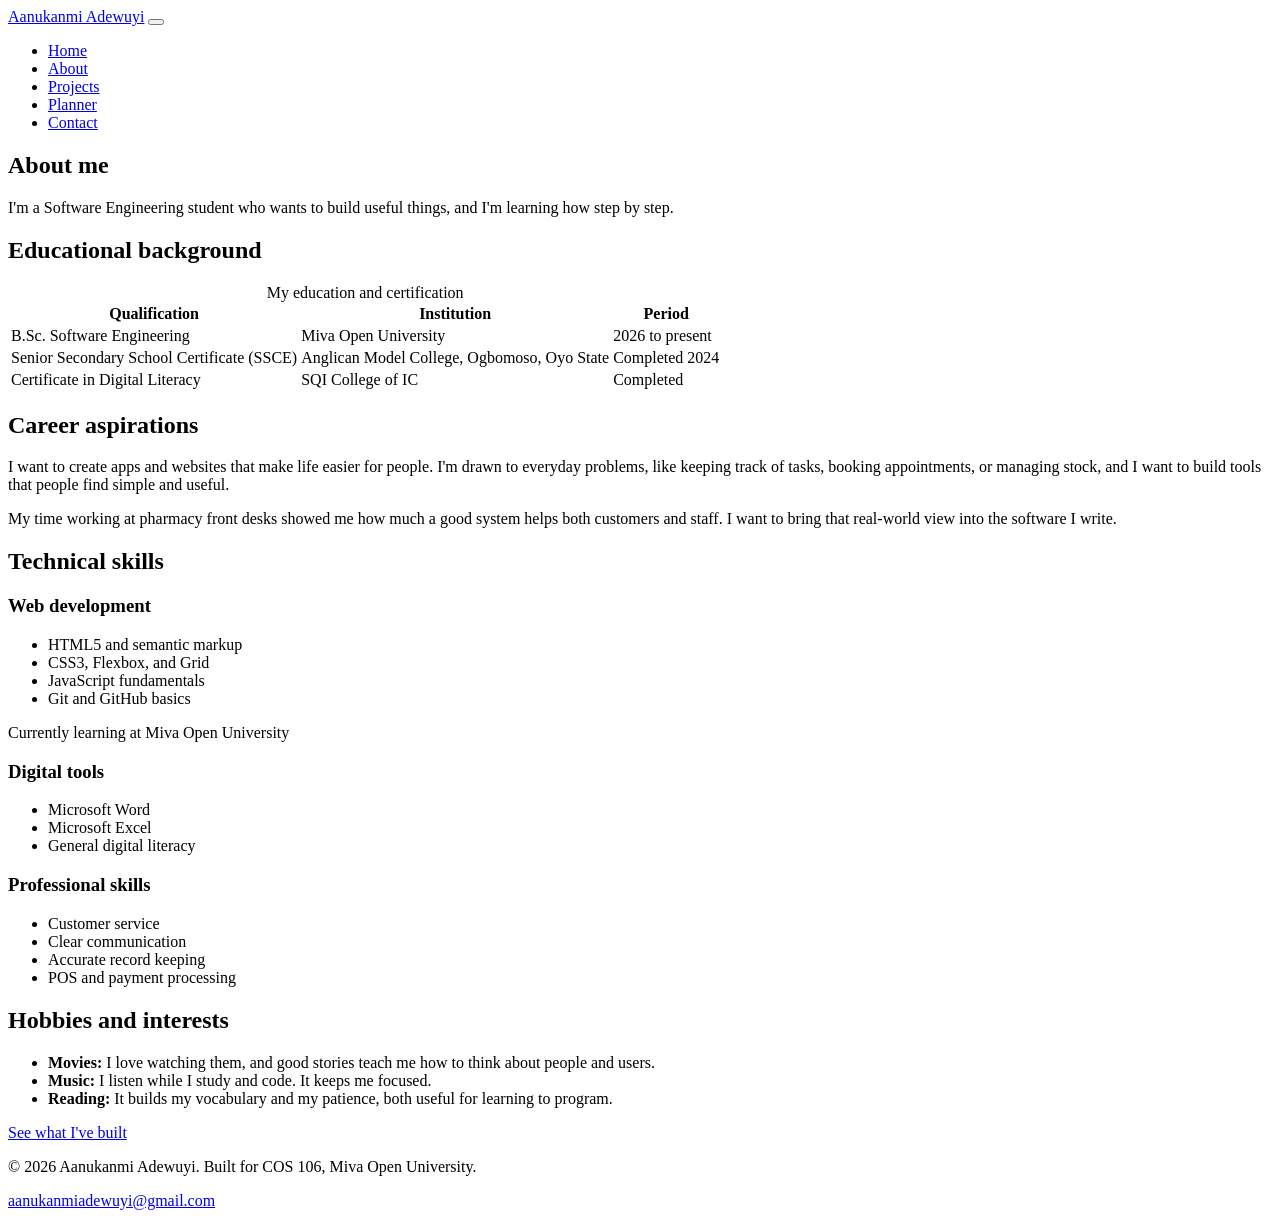
==== about.html @ 7d4a19fd "Add files via upload" ====
<!doctype html>
<html lang="en">
  <head>
    <meta charset="UTF-8" />
    <meta name="viewport" content="width=device-width, initial-scale=1" />
    <meta
      name="description"
      content="About Aanukanmi Adewuyi: education, career aspirations, skills, and interests."
    />
    <title>About | Jemmie Adewuyi</title>
    <link rel="preconnect" href="https://fonts.googleapis.com" />
    <link rel="preconnect" href="https://fonts.gstatic.com" crossorigin />
    <link
      href="https://fonts.googleapis.com/css2?family=Inter:wght@400;500&family=Poppins:wght@500;600;700&display=swap"
      rel="stylesheet"
    />
    <link rel="stylesheet" href="css/style.css" />
  </head>
  <body>
    <header class="site-header">
      <div class="container header-inner">
        <a href="index.html" class="logo">Aanukanmi Adewuyi</a>
        <button
          class="nav-toggle"
          id="navToggle"
          aria-expanded="false"
          aria-controls="mainNav"
          aria-label="Open menu"
        >
          <span></span><span></span><span></span>
        </button>
        <nav id="mainNav" class="main-nav" aria-label="Main navigation">
          <ul>
            <li><a href="index.html">Home</a></li>
            <li>
              <a href="about.html" class="active" aria-current="page">About</a>
            </li>
            <li><a href="projects.html">Projects</a></li>
            <li><a href="planner.html">Planner</a></li>
            <li><a href="contact.html">Contact</a></li>
          </ul>
        </nav>
      </div>
    </header>

    <main>
      <section class="page-intro">
        <div class="container narrow">
          <h1>About me</h1>
          <p class="lead">
            I'm a Software Engineering student who wants to build useful things,
            and I'm learning how step by step.
          </p>
        </div>
      </section>

      <section class="section">
        <div class="container narrow">
          <h2>Educational background</h2>
          <div class="table-wrap">
            <table>
              <caption>
                My education and certification
              </caption>
              <thead>
                <tr>
                  <th scope="col">Qualification</th>
                  <th scope="col">Institution</th>
                  <th scope="col">Period</th>
                </tr>
              </thead>
              <tbody>
                <tr>
                  <td>B.Sc. Software Engineering</td>
                  <td>Miva Open University</td>
                  <td>2026 to present</td>
                </tr>
                <tr>
                  <td>Senior Secondary School Certificate (SSCE)</td>
                  <td>Anglican Model College, Ogbomoso, Oyo State</td>
                  <td>Completed 2024</td>
                </tr>
                <tr>
                  <td>Certificate in Digital Literacy</td>
                  <td>SQI College of IC</td>
                  <td>Completed</td>
                </tr>
              </tbody>
            </table>
          </div>
        </div>
      </section>

      <section class="section section-alt">
        <div class="container narrow">
          <h2>Career aspirations</h2>
          <p>
            I want to create apps and websites that make life easier for people.
            I'm drawn to everyday problems, like keeping track of tasks, booking
            appointments, or managing stock, and I want to build tools that
            people find simple and useful.
          </p>
          <p>
            My time working at pharmacy front desks showed me how much a good
            system helps both customers and staff. I want to bring that
            real-world view into the software I write.
          </p>
        </div>
      </section>

      <section class="section">
        <div class="container">
          <h2>Technical skills</h2>
          <div class="skills-grid">
            <article class="skill-card">
              <h3>Web development</h3>
              <ul>
                <li>HTML5 and semantic markup</li>
                <li>CSS3, Flexbox, and Grid</li>
                <li>JavaScript fundamentals</li>
                <li>Git and GitHub basics</li>
              </ul>
              <p class="skill-note">
                Currently learning at Miva Open University
              </p>
            </article>
            <article class="skill-card">
              <h3>Digital tools</h3>
              <ul>
                <li>Microsoft Word</li>
                <li>Microsoft Excel</li>
                <li>General digital literacy</li>
              </ul>
            </article>
            <article class="skill-card">
              <h3>Professional skills</h3>
              <ul>
                <li>Customer service</li>
                <li>Clear communication</li>
                <li>Accurate record keeping</li>
                <li>POS and payment processing</li>
              </ul>
            </article>
          </div>
        </div>
      </section>

      <section class="section section-alt">
        <div class="container narrow">
          <h2>Hobbies and interests</h2>
          <ul class="interest-list">
            <li>
              <strong>Movies:</strong> I love watching them, and good stories
              teach me how to think about people and users.
            </li>
            <li>
              <strong>Music:</strong> I listen while I study and code. It keeps
              me focused.
            </li>
            <li>
              <strong>Reading:</strong> It builds my vocabulary and my patience,
              both useful for learning to program.
            </li>
          </ul>
          <p>
            <a href="projects.html" class="btn btn-primary"
              >See what I've built</a
            >
          </p>
        </div>
      </section>
    </main>

    <footer class="site-footer">
      <div class="container footer-inner">
        <p>
          &copy; 2026 Aanukanmi Adewuyi. Built for COS 106, Miva Open
          University.
        </p>
        <p>
          <a href="mailto:aanukanmiadewuyi@gmail.com"
            >aanukanmiadewuyi@gmail.com</a
          >
        </p>
      </div>
    </footer>

    <script src="js/main.js"></script>
  </body>
</html>
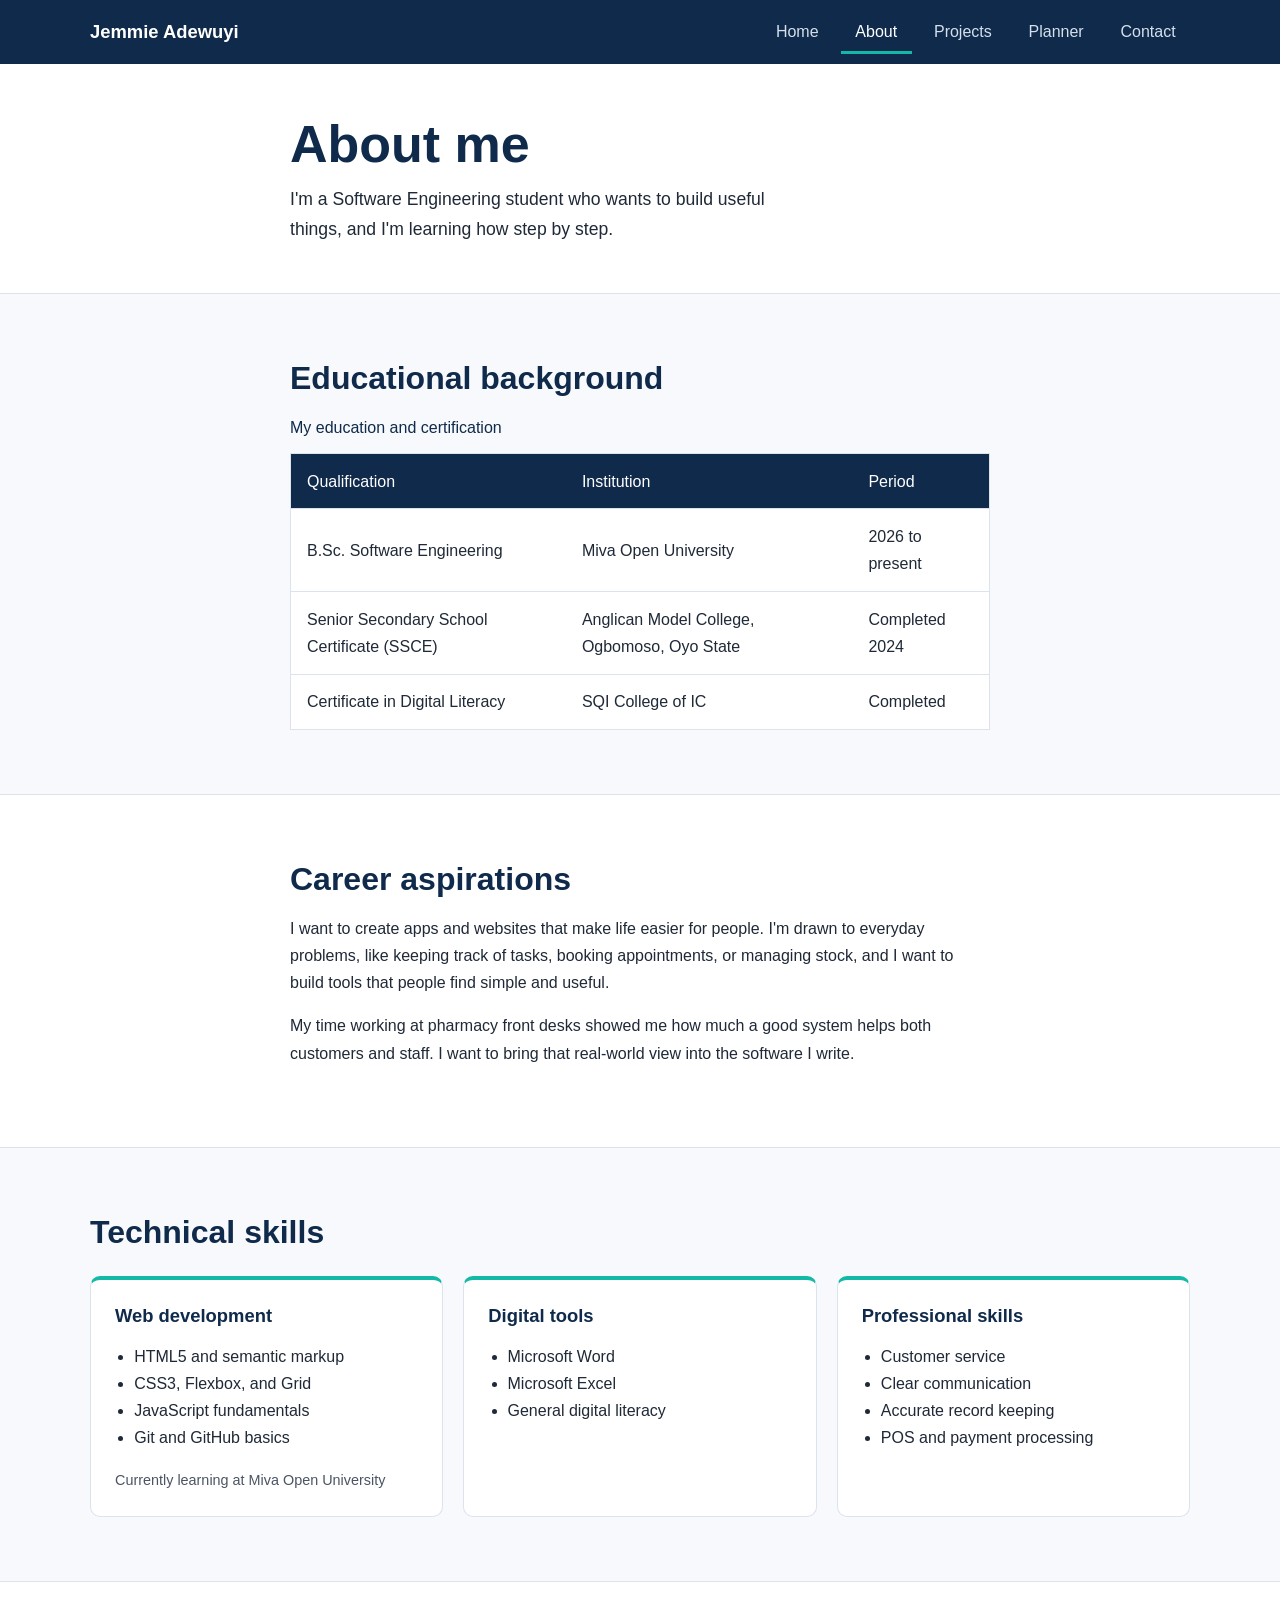
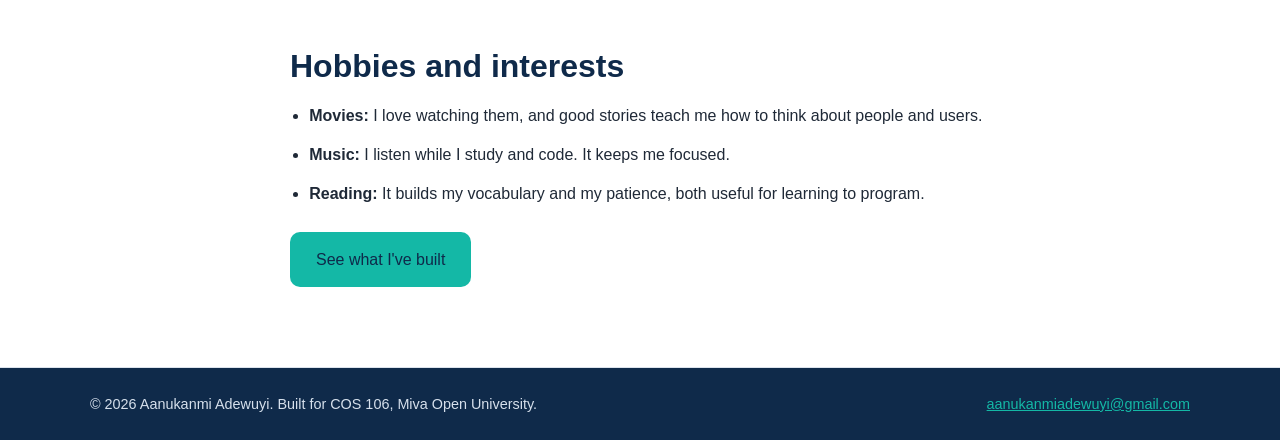
==== commit af61a9cd: "Add files via upload" ====
--- a/about.html
+++ b/about.html
@@ -1,190 +1,141 @@
-<!doctype html>
+<!DOCTYPE html>
 <html lang="en">
-  <head>
-    <meta charset="UTF-8" />
-    <meta name="viewport" content="width=device-width, initial-scale=1" />
-    <meta
-      name="description"
-      content="About Aanukanmi Adewuyi: education, career aspirations, skills, and interests."
-    />
-    <title>About | Jemmie Adewuyi</title>
-    <link rel="preconnect" href="https://fonts.googleapis.com" />
-    <link rel="preconnect" href="https://fonts.gstatic.com" crossorigin />
-    <link
-      href="https://fonts.googleapis.com/css2?family=Inter:wght@400;500&family=Poppins:wght@500;600;700&display=swap"
-      rel="stylesheet"
-    />
-    <link rel="stylesheet" href="css/style.css" />
-  </head>
-  <body>
-    <header class="site-header">
-      <div class="container header-inner">
-        <a href="index.html" class="logo">Aanukanmi Adewuyi</a>
-        <button
-          class="nav-toggle"
-          id="navToggle"
-          aria-expanded="false"
-          aria-controls="mainNav"
-          aria-label="Open menu"
-        >
-          <span></span><span></span><span></span>
-        </button>
-        <nav id="mainNav" class="main-nav" aria-label="Main navigation">
-          <ul>
-            <li><a href="index.html">Home</a></li>
-            <li>
-              <a href="about.html" class="active" aria-current="page">About</a>
-            </li>
-            <li><a href="projects.html">Projects</a></li>
-            <li><a href="planner.html">Planner</a></li>
-            <li><a href="contact.html">Contact</a></li>
-          </ul>
-        </nav>
+<head>
+  <meta charset="UTF-8">
+  <meta name="viewport" content="width=device-width, initial-scale=1">
+  <meta name="description" content="About Aanukanmi Adewuyi: education, career aspirations, skills, and interests.">
+  <title>About | Jemmie Adewuyi</title>
+  <link rel="preconnect" href="https://fonts.googleapis.com">
+  <link rel="preconnect" href="https://fonts.gstatic.com" crossorigin>
+  <link href="https://fonts.googleapis.com/css2?family=Inter:wght@400;500&family=Poppins:wght@500;600;700&display=swap" rel="stylesheet">
+  <link rel="stylesheet" href="style.css">
+</head>
+<body>
+
+  <header class="site-header">
+    <div class="container header-inner">
+      <a href="index.html" class="logo">Jemmie Adewuyi</a>
+      <button class="nav-toggle" id="navToggle" aria-expanded="false" aria-controls="mainNav" aria-label="Open menu">
+        <span></span><span></span><span></span>
+      </button>
+      <nav id="mainNav" class="main-nav" aria-label="Main navigation">
+        <ul>
+          <li><a href="index.html">Home</a></li>
+          <li><a href="about.html" class="active" aria-current="page">About</a></li>
+          <li><a href="projects.html">Projects</a></li>
+          <li><a href="planner.html">Planner</a></li>
+          <li><a href="contact.html">Contact</a></li>
+        </ul>
+      </nav>
+    </div>
+  </header>
+
+  <main>
+    <section class="page-intro">
+      <div class="container narrow">
+        <h1>About me</h1>
+        <p class="lead">I'm a Software Engineering student who wants to build useful things, and I'm learning how step by step.</p>
       </div>
-    </header>
+    </section>
 
-    <main>
-      <section class="page-intro">
-        <div class="container narrow">
-          <h1>About me</h1>
-          <p class="lead">
-            I'm a Software Engineering student who wants to build useful things,
-            and I'm learning how step by step.
-          </p>
+    <section class="section">
+      <div class="container narrow">
+        <h2>Educational background</h2>
+        <div class="table-wrap">
+          <table>
+            <caption>My education and certification</caption>
+            <thead>
+              <tr>
+                <th scope="col">Qualification</th>
+                <th scope="col">Institution</th>
+                <th scope="col">Period</th>
+              </tr>
+            </thead>
+            <tbody>
+              <tr>
+                <td>B.Sc. Software Engineering</td>
+                <td>Miva Open University</td>
+                <td>2026 to present</td>
+              </tr>
+              <tr>
+                <td>Senior Secondary School Certificate (SSCE)</td>
+                <td>Anglican Model College, Ogbomoso, Oyo State</td>
+                <td>Completed 2024</td>
+              </tr>
+              <tr>
+                <td>Certificate in Digital Literacy</td>
+                <td>SQI College of IC</td>
+                <td>Completed</td>
+              </tr>
+            </tbody>
+          </table>
         </div>
-      </section>
+      </div>
+    </section>
 
-      <section class="section">
-        <div class="container narrow">
-          <h2>Educational background</h2>
-          <div class="table-wrap">
-            <table>
-              <caption>
-                My education and certification
-              </caption>
-              <thead>
-                <tr>
-                  <th scope="col">Qualification</th>
-                  <th scope="col">Institution</th>
-                  <th scope="col">Period</th>
-                </tr>
-              </thead>
-              <tbody>
-                <tr>
-                  <td>B.Sc. Software Engineering</td>
-                  <td>Miva Open University</td>
-                  <td>2026 to present</td>
-                </tr>
-                <tr>
-                  <td>Senior Secondary School Certificate (SSCE)</td>
-                  <td>Anglican Model College, Ogbomoso, Oyo State</td>
-                  <td>Completed 2024</td>
-                </tr>
-                <tr>
-                  <td>Certificate in Digital Literacy</td>
-                  <td>SQI College of IC</td>
-                  <td>Completed</td>
-                </tr>
-              </tbody>
-            </table>
-          </div>
+    <section class="section section-alt">
+      <div class="container narrow">
+        <h2>Career aspirations</h2>
+        <p>I want to create apps and websites that make life easier for people. I'm drawn to everyday problems, like keeping track of tasks, booking appointments, or managing stock, and I want to build tools that people find simple and useful.</p>
+        <p>My time working at pharmacy front desks showed me how much a good system helps both customers and staff. I want to bring that real-world view into the software I write.</p>
+      </div>
+    </section>
+
+    <section class="section">
+      <div class="container">
+        <h2>Technical skills</h2>
+        <div class="skills-grid">
+          <article class="skill-card">
+            <h3>Web development</h3>
+            <ul>
+              <li>HTML5 and semantic markup</li>
+              <li>CSS3, Flexbox, and Grid</li>
+              <li>JavaScript fundamentals</li>
+              <li>Git and GitHub basics</li>
+            </ul>
+            <p class="skill-note">Currently learning at Miva Open University</p>
+          </article>
+          <article class="skill-card">
+            <h3>Digital tools</h3>
+            <ul>
+              <li>Microsoft Word</li>
+              <li>Microsoft Excel</li>
+              <li>General digital literacy</li>
+            </ul>
+          </article>
+          <article class="skill-card">
+            <h3>Professional skills</h3>
+            <ul>
+              <li>Customer service</li>
+              <li>Clear communication</li>
+              <li>Accurate record keeping</li>
+              <li>POS and payment processing</li>
+            </ul>
+          </article>
         </div>
-      </section>
+      </div>
+    </section>
 
-      <section class="section section-alt">
-        <div class="container narrow">
-          <h2>Career aspirations</h2>
-          <p>
-            I want to create apps and websites that make life easier for people.
-            I'm drawn to everyday problems, like keeping track of tasks, booking
-            appointments, or managing stock, and I want to build tools that
-            people find simple and useful.
-          </p>
-          <p>
-            My time working at pharmacy front desks showed me how much a good
-            system helps both customers and staff. I want to bring that
-            real-world view into the software I write.
-          </p>
-        </div>
-      </section>
+    <section class="section section-alt">
+      <div class="container narrow">
+        <h2>Hobbies and interests</h2>
+        <ul class="interest-list">
+          <li><strong>Movies:</strong> I love watching them, and good stories teach me how to think about people and users.</li>
+          <li><strong>Music:</strong> I listen while I study and code. It keeps me focused.</li>
+          <li><strong>Reading:</strong> It builds my vocabulary and my patience, both useful for learning to program.</li>
+        </ul>
+        <p><a href="projects.html" class="btn btn-primary">See what I've built</a></p>
+      </div>
+    </section>
+  </main>
 
-      <section class="section">
-        <div class="container">
-          <h2>Technical skills</h2>
-          <div class="skills-grid">
-            <article class="skill-card">
-              <h3>Web development</h3>
-              <ul>
-                <li>HTML5 and semantic markup</li>
-                <li>CSS3, Flexbox, and Grid</li>
-                <li>JavaScript fundamentals</li>
-                <li>Git and GitHub basics</li>
-              </ul>
-              <p class="skill-note">
-                Currently learning at Miva Open University
-              </p>
-            </article>
-            <article class="skill-card">
-              <h3>Digital tools</h3>
-              <ul>
-                <li>Microsoft Word</li>
-                <li>Microsoft Excel</li>
-                <li>General digital literacy</li>
-              </ul>
-            </article>
-            <article class="skill-card">
-              <h3>Professional skills</h3>
-              <ul>
-                <li>Customer service</li>
-                <li>Clear communication</li>
-                <li>Accurate record keeping</li>
-                <li>POS and payment processing</li>
-              </ul>
-            </article>
-          </div>
-        </div>
-      </section>
+  <footer class="site-footer">
+    <div class="container footer-inner">
+      <p>&copy; 2026 Aanukanmi Adewuyi. Built for COS 106, Miva Open University.</p>
+      <p><a href="mailto:aanukanmiadewuyi@gmail.com">aanukanmiadewuyi@gmail.com</a></p>
+    </div>
+  </footer>
 
-      <section class="section section-alt">
-        <div class="container narrow">
-          <h2>Hobbies and interests</h2>
-          <ul class="interest-list">
-            <li>
-              <strong>Movies:</strong> I love watching them, and good stories
-              teach me how to think about people and users.
-            </li>
-            <li>
-              <strong>Music:</strong> I listen while I study and code. It keeps
-              me focused.
-            </li>
-            <li>
-              <strong>Reading:</strong> It builds my vocabulary and my patience,
-              both useful for learning to program.
-            </li>
-          </ul>
-          <p>
-            <a href="projects.html" class="btn btn-primary"
-              >See what I've built</a
-            >
-          </p>
-        </div>
-      </section>
-    </main>
-
-    <footer class="site-footer">
-      <div class="container footer-inner">
-        <p>
-          &copy; 2026 Aanukanmi Adewuyi. Built for COS 106, Miva Open
-          University.
-        </p>
-        <p>
-          <a href="mailto:aanukanmiadewuyi@gmail.com"
-            >aanukanmiadewuyi@gmail.com</a
-          >
-        </p>
-      </div>
-    </footer>
-
-    <script src="js/main.js"></script>
-  </body>
+  <script src="main.js"></script>
+</body>
 </html>
--- a/style.css
+++ b/style.css
@@ -0,0 +1,419 @@
+/* ===== Design tokens (approved palette and fonts) ===== */
+:root {
+  --navy: #0F2A4A;
+  --teal: #14B8A6;
+  --teal-dark: #0E8F81;
+  --bg: #F7F9FC;
+  --text: #1F2937;
+  --white: #FFFFFF;
+  --line: #DCE3EC;
+  --font-heading: "Poppins", sans-serif;
+  --font-body: "Inter", sans-serif;
+  --radius: 10px;
+}
+
+/* ===== Reset and base ===== */
+*, *::before, *::after { box-sizing: border-box; }
+html { scroll-behavior: smooth; }
+body {
+  margin: 0;
+  font-family: var(--font-body);
+  font-size: 1rem;
+  line-height: 1.7;
+  color: var(--text);
+  background: var(--bg);
+}
+img { max-width: 100%; height: auto; display: block; }
+h1, h2, h3 {
+  font-family: var(--font-heading);
+  color: var(--navy);
+  line-height: 1.25;
+  margin: 0 0 1rem;
+}
+h1 { font-size: clamp(2rem, 5vw, 3.25rem); font-weight: 700; }
+h2 { font-size: clamp(1.5rem, 3vw, 2rem); font-weight: 600; }
+p { margin: 0 0 1rem; }
+a { color: var(--teal-dark); }
+a:focus-visible, button:focus-visible {
+  outline: 3px solid var(--teal);
+  outline-offset: 3px;
+}
+
+.container { width: min(1100px, 92%); margin-inline: auto; }
+.narrow { max-width: 700px; }
+
+/* ===== Header and navigation ===== */
+.site-header {
+  background: var(--navy);
+  position: sticky;
+  top: 0;
+  z-index: 100;
+}
+.header-inner {
+  display: flex;
+  align-items: center;
+  justify-content: space-between;
+  min-height: 64px;
+}
+.logo {
+  font-family: var(--font-heading);
+  font-weight: 600;
+  font-size: 1.15rem;
+  color: var(--white);
+  text-decoration: none;
+}
+.main-nav ul {
+  display: flex;
+  gap: 0.5rem;
+  list-style: none;
+  margin: 0;
+  padding: 0;
+}
+.main-nav a {
+  display: block;
+  padding: 0.5rem 0.9rem;
+  color: #D6E0EC;
+  text-decoration: none;
+  border-radius: 6px;
+  transition: background-color 0.25s ease, color 0.25s ease;
+}
+.main-nav a:hover { background: rgba(255, 255, 255, 0.1); color: var(--white); }
+.main-nav a.active { color: var(--white); box-shadow: inset 0 -3px 0 var(--teal); border-radius: 0; }
+
+.nav-toggle {
+  display: none;
+  background: none;
+  border: 0;
+  padding: 0.5rem;
+  cursor: pointer;
+}
+.nav-toggle span {
+  display: block;
+  width: 24px;
+  height: 2px;
+  background: var(--white);
+  margin: 5px 0;
+  transition: transform 0.3s ease, opacity 0.3s ease;
+}
+.nav-toggle[aria-expanded="true"] span:nth-child(1) { transform: translateY(7px) rotate(45deg); }
+.nav-toggle[aria-expanded="true"] span:nth-child(2) { opacity: 0; }
+.nav-toggle[aria-expanded="true"] span:nth-child(3) { transform: translateY(-7px) rotate(-45deg); }
+
+/* ===== Buttons ===== */
+.btn {
+  display: inline-block;
+  padding: 0.75rem 1.5rem;
+  font-family: var(--font-heading);
+  font-weight: 500;
+  text-decoration: none;
+  border-radius: var(--radius);
+  border: 2px solid transparent;
+  cursor: pointer;
+  transition: background-color 0.25s ease, color 0.25s ease, transform 0.25s ease;
+}
+.btn:hover { transform: translateY(-2px); }
+.btn-primary { background: var(--teal); color: var(--navy); }
+.btn-primary:hover { background: var(--teal-dark); color: var(--white); }
+.btn-outline { border-color: var(--navy); color: var(--navy); }
+.btn-outline:hover { background: var(--navy); color: var(--white); }
+
+/* ===== Hero ===== */
+.hero { background: var(--white); border-bottom: 1px solid var(--line); padding: 3rem 0 4rem; }
+.hero-inner {
+  display: grid;
+  grid-template-columns: 1.3fr 1fr;
+  gap: 3rem;
+  align-items: center;
+}
+.welcome {
+  color: var(--teal-dark);
+  font-weight: 500;
+  margin-bottom: 0.5rem;
+}
+.lead { font-size: 1.1rem; max-width: 52ch; }
+.hero-actions { display: flex; flex-wrap: wrap; gap: 1rem; margin-top: 1.5rem; }
+
+.hero-photo { margin: 0; justify-self: center; }
+.photo-frame {
+  position: relative;
+  width: min(340px, 80vw);
+  aspect-ratio: 5 / 6;
+  background: var(--navy);
+  border-radius: var(--radius);
+  box-shadow: 14px 14px 0 var(--teal);
+  overflow: hidden;
+  animation: rise 0.9s ease-out both;
+}
+/* Initials show behind the photo until profile.jpg is added */
+.photo-frame::before {
+  content: attr(data-initials);
+  position: absolute;
+  inset: 0;
+  display: grid;
+  place-items: center;
+  font-family: var(--font-heading);
+  font-size: 4rem;
+  font-weight: 700;
+  color: var(--teal);
+}
+.photo-frame img {
+  position: relative;
+  width: 100%;
+  height: 100%;
+  object-fit: cover;
+}
+@keyframes rise {
+  from { opacity: 0; transform: translateY(24px); }
+  to { opacity: 1; transform: none; }
+}
+
+/* ===== Sections ===== */
+.section { padding: 4rem 0; }
+.section-alt { background: var(--white); border-block: 1px solid var(--line); }
+.text-link { font-weight: 500; }
+
+.quick-links {
+  list-style: none;
+  margin: 1.5rem 0 0;
+  padding: 0;
+  display: grid;
+  grid-template-columns: repeat(auto-fit, minmax(220px, 1fr));
+  gap: 1rem;
+}
+.quick-links a {
+  display: block;
+  height: 100%;
+  padding: 1.25rem;
+  background: var(--bg);
+  border: 1px solid var(--line);
+  border-left: 4px solid var(--teal);
+  border-radius: var(--radius);
+  color: var(--text);
+  text-decoration: none;
+  transition: transform 0.25s ease, border-color 0.25s ease;
+}
+.quick-links a:hover { transform: translateY(-4px); border-color: var(--navy); }
+.quick-links strong { display: block; font-family: var(--font-heading); color: var(--navy); }
+.quick-links span { font-size: 0.95rem; }
+
+/* ===== Footer ===== */
+.site-footer { background: var(--navy); color: #D6E0EC; padding: 1.5rem 0; font-size: 0.9rem; }
+.site-footer p { margin: 0; }
+
+/* ===== Responsive ===== */
+@media (max-width: 800px) {
+  .nav-toggle { display: block; }
+  .main-nav {
+    position: absolute;
+    top: 64px;
+    left: 0;
+    right: 0;
+    background: var(--navy);
+    border-top: 1px solid rgba(255, 255, 255, 0.12);
+    display: none;
+  }
+  .main-nav.open { display: block; }
+  .main-nav ul { flex-direction: column; padding: 0.5rem 4%; gap: 0; }
+  .main-nav a.active { box-shadow: inset 4px 0 0 var(--teal); }
+
+  .hero-inner { grid-template-columns: 1fr; gap: 2.5rem; }
+  .hero-photo { order: -1; }
+  .section { padding: 3rem 0; }
+}
+
+@media (prefers-reduced-motion: reduce) {
+  *, *::before, *::after { animation: none !important; transition: none !important; scroll-behavior: auto !important; }
+}
+
+/* ===== Inner page intro ===== */
+.page-intro { background: var(--white); border-bottom: 1px solid var(--line); padding: 3rem 0; }
+.page-intro h1 { margin-bottom: 0.5rem; }
+.page-intro .lead { margin-bottom: 0; }
+
+/* ===== Tables ===== */
+.table-wrap { overflow-x: auto; }
+table {
+  width: 100%;
+  border-collapse: collapse;
+  background: var(--white);
+  border: 1px solid var(--line);
+}
+caption { text-align: left; padding: 0 0 0.75rem; font-weight: 500; color: var(--navy); }
+th, td { text-align: left; padding: 0.85rem 1rem; border-bottom: 1px solid var(--line); }
+thead th { background: var(--navy); color: var(--white); font-family: var(--font-heading); font-weight: 500; }
+tbody tr { transition: background-color 0.25s ease; }
+tbody tr:hover { background: #EAF7F5; }
+
+/* ===== Skills ===== */
+.skills-grid {
+  display: grid;
+  grid-template-columns: repeat(auto-fit, minmax(250px, 1fr));
+  gap: 1.25rem;
+  margin-top: 1.5rem;
+}
+.skill-card {
+  background: var(--white);
+  border: 1px solid var(--line);
+  border-top: 4px solid var(--teal);
+  border-radius: var(--radius);
+  padding: 1.5rem;
+}
+.skill-card h3 { font-size: 1.15rem; }
+.skill-card ul { margin: 0 0 1rem; padding-left: 1.2rem; }
+.skill-note { font-size: 0.9rem; color: #4B5563; margin: 0; }
+
+/* ===== Interests ===== */
+.interest-list { padding-left: 1.2rem; margin: 0 0 1.5rem; }
+.interest-list li { margin-bottom: 0.75rem; }
+
+/* ===== Projects ===== */
+.project-grid {
+  display: grid;
+  grid-template-columns: repeat(auto-fit, minmax(300px, 1fr));
+  gap: 1.5rem;
+}
+.project-card {
+  display: flex;
+  flex-direction: column;
+  background: var(--white);
+  border: 1px solid var(--line);
+  border-radius: var(--radius);
+  overflow: hidden;
+  transition: transform 0.25s ease, box-shadow 0.25s ease;
+}
+.project-card:hover { transform: translateY(-4px); box-shadow: 0 10px 24px rgba(15, 42, 74, 0.12); }
+.project-card img { width: 100%; aspect-ratio: 8 / 5; object-fit: cover; }
+.project-body { display: flex; flex-direction: column; flex: 1; padding: 1.5rem; }
+.project-body h2 { font-size: 1.3rem; }
+.tech { font-size: 0.9rem; color: #4B5563; }
+.project-links { display: flex; flex-wrap: wrap; gap: 0.75rem; margin-top: auto; padding-top: 0.5rem; }
+.project-links .btn { padding: 0.55rem 1.1rem; font-size: 0.95rem; }
+
+/* ===== Audio introduction ===== */
+.intro-audio {
+  margin-top: 2rem;
+  padding: 1rem 1.25rem;
+  max-width: 460px;
+  background: var(--bg);
+  border: 1px solid var(--line);
+  border-left: 4px solid var(--teal);
+  border-radius: var(--radius);
+}
+.intro-audio-label { margin: 0 0 0.6rem; font-weight: 500; color: var(--navy); }
+.intro-audio audio { width: 100%; }
+
+/* ===== Footer layout ===== */
+.footer-inner { display: flex; flex-wrap: wrap; justify-content: space-between; gap: 0.5rem 1.5rem; }
+.site-footer a { color: var(--teal); }
+
+/* ===== Forms (planner and contact) ===== */
+.visually-hidden {
+  position: absolute;
+  width: 1px;
+  height: 1px;
+  overflow: hidden;
+  clip: rect(0 0 0 0);
+  white-space: nowrap;
+}
+input[type="text"], input[type="email"], input[type="tel"], textarea {
+  width: 100%;
+  padding: 0.75rem 1rem;
+  font: inherit;
+  color: var(--text);
+  background: var(--white);
+  border: 2px solid var(--line);
+  border-radius: var(--radius);
+  transition: border-color 0.25s ease;
+}
+input:focus, textarea:focus { outline: none; border-color: var(--teal); }
+input.invalid, textarea.invalid { border-color: #B91C1C; }
+.error-text { color: #B91C1C; font-size: 0.9rem; min-height: 1.4em; margin: 0.25rem 0 0; }
+.success-text { color: #0E7C6F; font-weight: 500; margin-top: 1rem; }
+
+/* ===== Planner ===== */
+.task-form { display: flex; gap: 0.75rem; }
+.task-count { font-weight: 500; color: var(--navy); margin-top: 1.5rem; }
+.task-list { list-style: none; margin: 0; padding: 0; }
+.task-item {
+  display: flex;
+  align-items: center;
+  gap: 0.85rem;
+  padding: 0.9rem 1rem;
+  margin-bottom: 0.6rem;
+  background: var(--white);
+  border: 1px solid var(--line);
+  border-left: 4px solid var(--teal);
+  border-radius: var(--radius);
+  animation: rise 0.35s ease-out both;
+}
+.task-item input[type="checkbox"] { width: 1.2rem; height: 1.2rem; accent-color: var(--teal-dark); flex-shrink: 0; }
+.task-item label { flex: 1; cursor: pointer; overflow-wrap: anywhere; }
+.task-item.done { border-left-color: var(--line); }
+.task-item.done label { text-decoration: line-through; color: #6B7280; }
+.delete-btn {
+  padding: 0.4rem 0.8rem;
+  font: inherit;
+  font-size: 0.9rem;
+  color: #B91C1C;
+  background: transparent;
+  border: 1px solid #B91C1C;
+  border-radius: 6px;
+  cursor: pointer;
+  transition: background-color 0.25s ease, color 0.25s ease;
+}
+.delete-btn:hover { background: #B91C1C; color: var(--white); }
+.empty-message { color: #4B5563; }
+
+/* ===== Contact ===== */
+.contact-layout { display: grid; grid-template-columns: 1.5fr 1fr; gap: 3rem; align-items: start; }
+.field { margin-bottom: 0.75rem; }
+.field label { display: block; font-weight: 500; margin-bottom: 0.35rem; color: var(--navy); }
+.contact-details {
+  padding: 1.5rem;
+  background: var(--white);
+  border: 1px solid var(--line);
+  border-top: 4px solid var(--teal);
+  border-radius: var(--radius);
+}
+.contact-details ul { list-style: none; margin: 0; padding: 0; }
+.contact-details li { margin-bottom: 1rem; overflow-wrap: anywhere; }
+
+@media (max-width: 800px) {
+  .contact-layout { grid-template-columns: 1fr; gap: 2rem; }
+  .task-form { flex-direction: column; }
+}
+
+/* ===== Inline forms, badges, small buttons (stock tracker and scheduler) ===== */
+.inline-form { display: flex; flex-wrap: wrap; gap: 0.75rem 1rem; align-items: flex-end; }
+.inline-form .field { flex: 1 1 220px; margin-bottom: 0; }
+.inline-form .field-small { flex: 0 1 160px; }
+input[type="number"], input[type="date"], input[type="time"] {
+  width: 100%;
+  padding: 0.75rem 1rem;
+  font: inherit;
+  color: var(--text);
+  background: var(--white);
+  border: 2px solid var(--line);
+  border-radius: var(--radius);
+}
+input[type="number"]:focus, input[type="date"]:focus, input[type="time"]:focus { outline: none; border-color: var(--teal); }
+.inline-form + .error-text { margin-top: 0.75rem; }
+.badge { display: inline-block; padding: 0.15rem 0.7rem; font-size: 0.85rem; font-weight: 500; border-radius: 999px; }
+.badge-ok { background: #D9F5F0; color: #0B6B5F; }
+.badge-low { background: #FDE2E2; color: #991B1B; }
+.action-cell { white-space: nowrap; }
+.mini-btn {
+  padding: 0.3rem 0.7rem;
+  margin-right: 0.3rem;
+  font: inherit;
+  font-size: 0.9rem;
+  color: var(--navy);
+  background: var(--bg);
+  border: 1px solid var(--navy);
+  border-radius: 6px;
+  cursor: pointer;
+  transition: background-color 0.25s ease, color 0.25s ease;
+}
+.mini-btn:hover { background: var(--navy); color: var(--white); }
+.back-link { margin-top: 2rem; }
+.table-wrap { margin-top: 1rem; }
